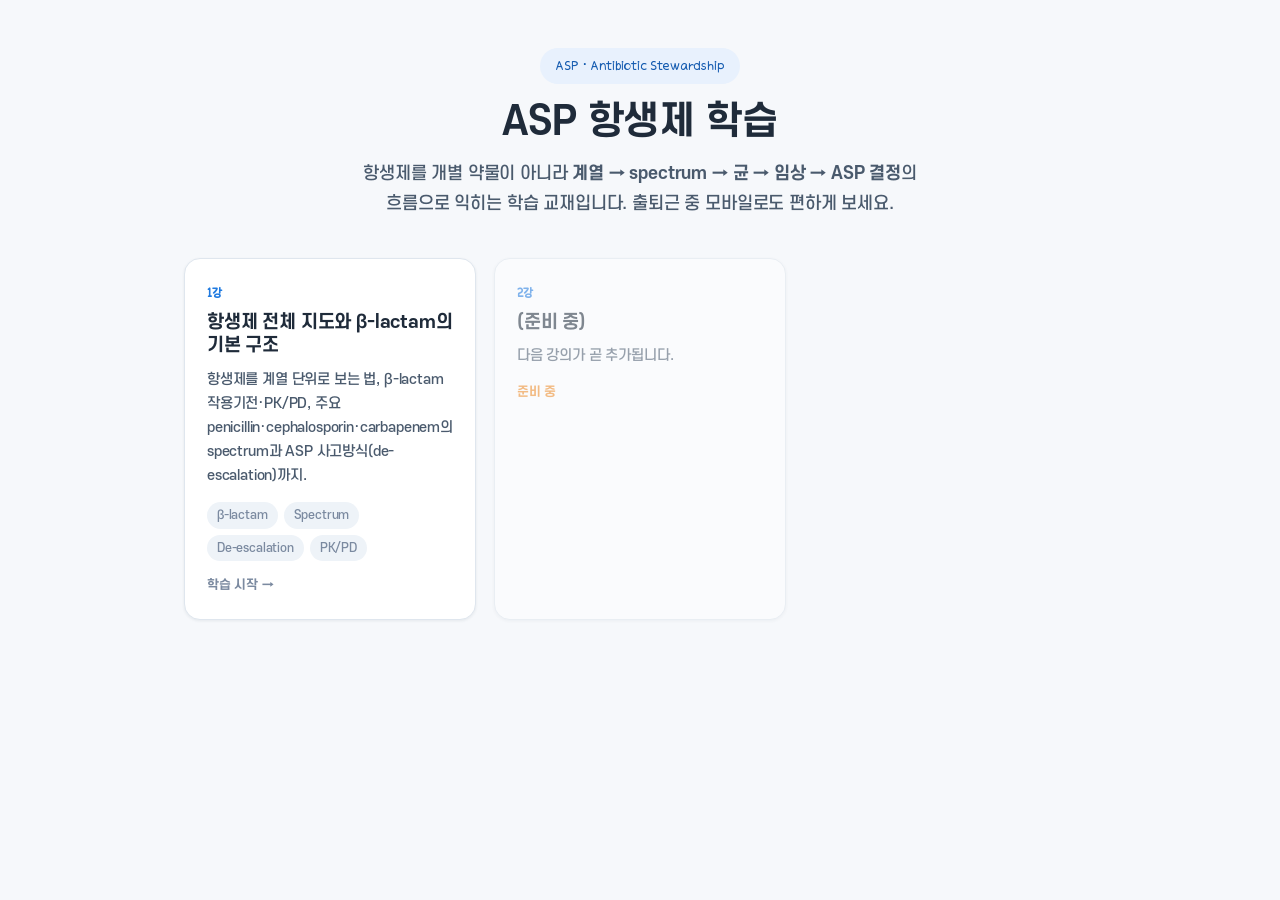
==== index.html @ 1c589fe4 "ASP 항생제 학습 교재 1강 · β-lactam 기본 구조 - 강의 허브(index) + 1강 페이지 - 공통 디자인 시스템(styles.css), 인터랙션(main.js) - " ====
<!DOCTYPE html>
<html lang="ko">
<head>
  <meta charset="UTF-8" />
  <meta name="viewport" content="width=device-width, initial-scale=1.0" />
  <title>ASP 항생제 학습</title>
  <meta name="description" content="ASP(항생제 적정사용 관리) 약사를 위한 항생제 기초 학습 교재" />
  <link rel="stylesheet" href="assets/css/styles.css" />
</head>
<body>
  <main class="hub">
    <header class="hub__hero">
      <span class="badge">ASP · Antibiotic Stewardship</span>
      <h1>ASP 항생제 학습</h1>
      <p>
        항생제를 개별 약물이 아니라 <b>계열 → spectrum → 균 → 임상 → ASP 결정</b>의
        흐름으로 익히는 학습 교재입니다. 출퇴근 중 모바일로도 편하게 보세요.
      </p>
    </header>

    <section id="lessonGrid" class="lesson-grid" aria-label="강의 목록"></section>
  </main>

  <script src="assets/data/lessons.js"></script>
  <script>
    window.ASP_renderHub("#lessonGrid");
  </script>
</body>
</html>
---- assets/css/styles.css ----
/* =========================================================
   ASP 항생제 학습 — 공통 디자인 시스템
   순수 CSS · 외부 의존성 없음
   ========================================================= */

/* ---------- Fonts (로컬 @font-face) ---------- */
@font-face {
  font-family: "SCDream";
  src: url("../fonts/SCDream5.otf") format("opentype");
  font-weight: 500;
  font-display: swap;
}
@font-face {
  font-family: "SCDream";
  src: url("../fonts/SCDream6.otf") format("opentype");
  font-weight: 700;
  font-display: swap;
}
@font-face {
  font-family: "OmyuPretty";
  src: url("../fonts/omyu pretty.ttf") format("truetype");
  font-weight: 400;
  font-display: swap;
}

/* ---------- Design tokens ---------- */
:root {
  /* Base palette — 밝은 의학교재 */
  --bg: #f6f8fb;
  --surface: #ffffff;
  --surface-2: #eef3f8;
  --ink: #1f2b3a;
  --ink-soft: #4a5a6d;
  --ink-faint: #7b8aa0;
  --line: #dfe6ee;
  --line-strong: #c7d2df;

  /* Brand accents */
  --brand: #1f7ae0;
  --brand-dark: #145bb0;
  --brand-soft: #e8f1fd;

  /* Spectrum 색상 토큰 (문서 전체 고정) */
  --gp: #2f6fed;          /* Gram-positive : 파랑 */
  --gp-soft: #e6efff;
  --gn: #12a594;          /* Gram-negative : 청록 */
  --gn-soft: #dcf5f1;
  --pseudo: #f08a24;      /* Pseudomonas : 주황 */
  --pseudo-soft: #fdefdc;
  --anaerobe: #8b5cf6;    /* Anaerobe : 보라 */
  --anaerobe-soft: #efe8fe;
  --resist: #e5484d;      /* Resistant : 경고 빨강 */
  --resist-soft: #fce8e9;

  /* Coverage 기호 색 */
  --cov-strong: #0f9d6e;  /* ◎ */
  --cov-yes: #2f9e57;     /* O  */
  --cov-partial: #d99a12; /* △ */
  --cov-no: #d64550;      /* X  */

  /* Card accents */
  --key: #2f6fed;
  --pharm: #0f9d8e;
  --asp: #7c5cf0;
  --case: #e0872a;
  --caution: #e5484d;

  --radius: 14px;
  --radius-sm: 9px;
  --shadow: 0 1px 2px rgba(28,45,66,.06), 0 8px 24px rgba(28,45,66,.06);
  --shadow-sm: 0 1px 3px rgba(28,45,66,.08);

  --sidebar-w: 268px;
  --maxw: 900px;

  --font-body: "SCDream", -apple-system, BlinkMacSystemFont, "Segoe UI",
    "Malgun Gothic", "Apple SD Gothic Neo", sans-serif;
  --font-cute: "OmyuPretty", var(--font-body);
}

/* ---------- Reset ---------- */
*, *::before, *::after { box-sizing: border-box; }
html { -webkit-text-size-adjust: 100%; scroll-behavior: smooth; }
body {
  margin: 0;
  font-family: var(--font-body);
  font-weight: 500;
  color: var(--ink);
  background: var(--bg);
  line-height: 1.72;
  font-size: clamp(15px, 1.4vw + 8px, 17px);
  letter-spacing: -0.01em;
}
img, svg { max-width: 100%; height: auto; }
a { color: var(--brand); text-decoration: none; }
a:hover { text-decoration: underline; }
h1, h2, h3, h4 { font-weight: 700; line-height: 1.3; color: var(--ink); }
strong, b { font-weight: 700; }
code, .mono {
  font-family: ui-monospace, SFMono-Regular, "Cascadia Code", Consolas, monospace;
  font-size: .92em;
}

/* =========================================================
   LAYOUT
   ========================================================= */
.app { display: flex; min-height: 100vh; }

/* Sidebar */
.sidebar {
  width: var(--sidebar-w);
  flex: 0 0 var(--sidebar-w);
  background: var(--surface);
  border-right: 1px solid var(--line);
  position: sticky;
  top: 0;
  height: 100vh;
  overflow-y: auto;
  padding: 22px 16px 40px;
}
.sidebar__brand {
  display: flex; align-items: center; gap: 10px;
  padding: 6px 8px 16px;
  border-bottom: 1px solid var(--line);
  margin-bottom: 14px;
}
.sidebar__logo {
  width: 38px; height: 38px; border-radius: 10px;
  background: linear-gradient(135deg, var(--brand), var(--gn));
  color: #fff; display: grid; place-items: center;
  font-weight: 700; font-size: 15px; flex: 0 0 auto;
}
.sidebar__title { font-size: 15px; font-weight: 700; }
.sidebar__title small { display: block; font-weight: 500; color: var(--ink-faint); font-size: 11.5px; }

.toc { list-style: none; margin: 0; padding: 0; }
.toc a {
  display: flex; align-items: center; gap: 10px;
  padding: 9px 11px; border-radius: 10px;
  color: var(--ink-soft); font-size: 14px; font-weight: 500;
  transition: background .15s, color .15s;
}
.toc a:hover { background: var(--surface-2); text-decoration: none; }
.toc a.active { background: var(--brand-soft); color: var(--brand-dark); font-weight: 700; }
.toc a .num {
  width: 22px; height: 22px; border-radius: 6px; flex: 0 0 auto;
  display: grid; place-items: center; font-size: 12px;
  background: var(--surface-2); color: var(--ink-faint);
}
.toc a.active .num { background: var(--brand); color: #fff; }
.sidebar__back {
  display: inline-flex; align-items: center; gap: 6px;
  margin-top: 18px; padding: 8px 11px; font-size: 13px;
  color: var(--ink-faint);
}

/* Content */
.content { flex: 1 1 auto; min-width: 0; }
.wrap { max-width: var(--maxw); margin: 0 auto; padding: 40px 28px 120px; }

/* Mobile top bar */
.topbar {
  display: none;
  position: sticky; top: 0; z-index: 40;
  align-items: center; gap: 12px;
  background: rgba(255,255,255,.92);
  backdrop-filter: blur(8px);
  border-bottom: 1px solid var(--line);
  padding: 10px 16px;
}
.topbar__title { font-weight: 700; font-size: 15px; }
.hamburger {
  width: 40px; height: 40px; border: 1px solid var(--line);
  background: var(--surface); border-radius: 10px;
  display: grid; place-items: center; cursor: pointer; flex: 0 0 auto;
}
.hamburger span, .hamburger span::before, .hamburger span::after {
  content: ""; display: block; width: 18px; height: 2px;
  background: var(--ink); border-radius: 2px; position: relative;
}
.hamburger span::before { position: absolute; top: -6px; }
.hamburger span::after { position: absolute; top: 6px; }
.scrim {
  display: none; position: fixed; inset: 0; z-index: 45;
  background: rgba(20,30,45,.42);
}

/* =========================================================
   TYPOGRAPHY BLOCKS
   ========================================================= */
.lesson-hero {
  background: linear-gradient(135deg, #163a6b, #1f6fbf 60%, #12a594);
  color: #fff; border-radius: 20px;
  padding: 34px 30px; margin-bottom: 34px;
  box-shadow: var(--shadow);
}
.lesson-hero .kicker {
  font-family: var(--font-cute);
  font-size: 15px; opacity: .9; letter-spacing: .02em;
}
.lesson-hero h1 { color: #fff; font-size: clamp(22px, 3.4vw, 30px); margin: 6px 0 10px; }
.lesson-hero p { margin: 0; opacity: .92; font-size: 15px; }

.section { scroll-margin-top: 76px; margin: 46px 0; }
.section > h2 {
  font-size: clamp(19px, 2.4vw, 25px);
  padding-bottom: 12px; margin: 0 0 20px;
  border-bottom: 2px solid var(--line);
  display: flex; align-items: baseline; gap: 12px;
}
.section > h2 .sec-no {
  font-family: var(--font-cute);
  color: var(--brand); font-size: .7em; font-weight: 400;
}
.section h3 { font-size: 18px; margin: 26px 0 10px; }
.section h4 { font-size: 15.5px; margin: 18px 0 8px; color: var(--ink-soft); }
.section p { margin: 12px 0; }
.lead { font-size: 1.05em; color: var(--ink-soft); }

.oneline {
  font-family: var(--font-cute);
  font-size: 1.22em; color: var(--brand-dark);
  background: var(--brand-soft);
  border-radius: 12px; padding: 14px 18px; margin: 18px 0;
  display: flex; gap: 10px; align-items: flex-start;
  line-height: 1.55;
}
.oneline::before { content: "✎"; font-size: 1.1em; }

blockquote {
  margin: 16px 0; padding: 12px 18px;
  border-left: 4px solid var(--brand);
  background: var(--surface); border-radius: 0 10px 10px 0;
  color: var(--ink-soft); box-shadow: var(--shadow-sm);
}

ul.clean { list-style: none; padding-left: 0; margin: 12px 0; }
ul.clean li { padding: 5px 0 5px 26px; position: relative; }
ul.clean li::before {
  content: ""; position: absolute; left: 6px; top: 14px;
  width: 7px; height: 7px; border-radius: 50%; background: var(--gn);
}

/* =========================================================
   CARDS (KEY / PHARMACIST / ASP / CASE / CAUTION)
   ========================================================= */
.card {
  --accent: var(--key);
  background: var(--surface);
  border: 1px solid var(--line);
  border-left: 5px solid var(--accent);
  border-radius: var(--radius);
  padding: 18px 20px; margin: 20px 0;
  box-shadow: var(--shadow-sm);
}
.card__label {
  font-family: var(--font-cute);
  display: inline-flex; align-items: center; gap: 7px;
  font-size: 13.5px; letter-spacing: .04em;
  color: var(--accent); font-weight: 700; margin-bottom: 8px;
}
.card__label .dot { width: 9px; height: 9px; border-radius: 50%; background: var(--accent); }
.card p:first-of-type { margin-top: 4px; }
.card p:last-child { margin-bottom: 0; }
.card--key { --accent: var(--key); }
.card--pharm { --accent: var(--pharm); }
.card--asp { --accent: var(--asp); }
.card--case { --accent: var(--case); }
.card--caution { --accent: var(--caution); background: #fffaf9; }

/* =========================================================
   SPECTRUM COLOR CHIPS / LEGEND
   ========================================================= */
.chip {
  display: inline-flex; align-items: center; gap: 6px;
  padding: 3px 10px; border-radius: 999px;
  font-size: 13px; font-weight: 700; white-space: nowrap;
}
.chip .sw { width: 9px; height: 9px; border-radius: 50%; }
.chip--gp { background: var(--gp-soft); color: var(--gp); }
.chip--gp .sw { background: var(--gp); }
.chip--gn { background: var(--gn-soft); color: var(--gn); }
.chip--gn .sw { background: var(--gn); }
.chip--pseudo { background: var(--pseudo-soft); color: var(--pseudo); }
.chip--pseudo .sw { background: var(--pseudo); }
.chip--anaerobe { background: var(--anaerobe-soft); color: var(--anaerobe); }
.chip--anaerobe .sw { background: var(--anaerobe); }
.chip--resist { background: var(--resist-soft); color: var(--resist); }
.chip--resist .sw { background: var(--resist); }

.legend { display: flex; flex-wrap: wrap; gap: 8px; margin: 14px 0; }

/* =========================================================
   FIGURE wrapper
   ========================================================= */
.figure {
  background: var(--surface); border: 1px solid var(--line);
  border-radius: var(--radius); padding: 22px;
  margin: 22px 0; box-shadow: var(--shadow-sm);
}
.figure__cap {
  font-size: 13px; color: var(--ink-faint); margin-top: 12px;
  text-align: center;
}
.figure__title {
  font-weight: 700; font-size: 15px; margin: 0 0 14px;
  display: flex; align-items: center; gap: 8px;
}
.figure__title::before {
  content: "▨"; color: var(--brand); font-size: 14px;
}

/* =========================================================
   TREE (계통도)
   ========================================================= */
.tree { display: grid; gap: 14px; }
.tree__root {
  justify-self: center; background: linear-gradient(135deg,var(--brand),var(--brand-dark));
  color: #fff; font-weight: 700; padding: 12px 26px; border-radius: 12px;
  font-size: 17px; box-shadow: var(--shadow-sm);
}
.tree__grid {
  display: grid; grid-template-columns: repeat(auto-fill, minmax(180px, 1fr));
  gap: 12px;
}
.tree__node {
  background: var(--surface-2); border: 1px solid var(--line);
  border-radius: 12px; padding: 12px 14px;
}
.tree__node h5 { margin: 0 0 8px; font-size: 14.5px; font-weight: 700; }
.tree__node.is-hero {
  grid-column: 1 / -1;
  background: linear-gradient(135deg, #eaf3ff, #e3f6f2);
  border: 1.5px solid var(--brand);
}
.tree__node.is-hero h5 { color: var(--brand-dark); font-size: 16px; }
.tree__node ul { margin: 0; padding-left: 18px; font-size: 13.5px; color: var(--ink-soft); }
.tree__node .note {
  margin-top: 10px; font-size: 12.5px; color: var(--brand-dark);
  background: #fff; border-radius: 8px; padding: 7px 10px;
}
.tree__pill-row { display: flex; flex-wrap: wrap; gap: 6px; }
.tree__pill {
  font-size: 12.5px; background: #fff; border: 1px solid var(--line);
  border-radius: 999px; padding: 3px 10px;
}

/* =========================================================
   MECHANISM (2-panel)
   ========================================================= */
.twopanel { display: grid; grid-template-columns: 1fr 1fr; gap: 16px; }
.panel {
  border-radius: 12px; padding: 16px; border: 1px solid var(--line);
}
.panel--normal { background: var(--gn-soft); }
.panel--drug { background: var(--resist-soft); }
.panel h5 { margin: 0 0 10px; font-size: 14px; }
.panel ol { margin: 0; padding-left: 20px; font-size: 14px; }
.mech-flow {
  text-align: center; font-weight: 700; margin-top: 16px;
  background: #eef4ff; border-radius: 10px; padding: 12px;
  color: var(--brand-dark); font-size: 14.5px;
}

/* =========================================================
   SPECTRUM 6-GRID
   ========================================================= */
.spec6 {
  display: grid; grid-template-columns: repeat(auto-fill, minmax(200px,1fr));
  gap: 12px;
}
.spec6__card {
  border-radius: 12px; padding: 14px; border: 1px solid var(--line);
  background: var(--surface);
}
.spec6__card h5 { margin: 0 0 8px; font-size: 14px; display: flex; align-items: center; gap: 8px; }
.spec6__card .tag { width: 10px; height: 10px; border-radius: 3px; }
.spec6__card ul { margin: 0; padding-left: 18px; font-size: 13px; color: var(--ink-soft); }
.spec6__card.is-gp { border-top: 3px solid var(--gp); }
.spec6__card.is-gn { border-top: 3px solid var(--gn); }
.spec6__card.is-pseudo { border-top: 3px solid var(--pseudo); background: var(--pseudo-soft); }
.spec6__card.is-anaerobe { border-top: 3px solid var(--anaerobe); }
.spec6__card.is-atypical { border-top: 3px solid #6b7280; }
.spec6__card.is-resist { border-top: 3px solid var(--resist); background: var(--resist-soft); }

/* =========================================================
   INTERACTIVE: Spectrum toggle
   ========================================================= */
.spectoggle { display: grid; grid-template-columns: 220px 1fr; gap: 18px; }
.spectoggle__list { display: grid; gap: 8px; align-content: start; }
.drugbtn {
  text-align: left; font-family: inherit; font-size: 14px; font-weight: 700;
  padding: 11px 14px; border-radius: 10px; cursor: pointer;
  border: 1px solid var(--line); background: var(--surface); color: var(--ink);
  transition: all .15s;
}
.drugbtn:hover { border-color: var(--brand); }
.drugbtn.active { background: var(--brand); color: #fff; border-color: var(--brand); }
.spectoggle__panel {
  background: var(--surface-2); border-radius: 12px; padding: 16px;
  border: 1px solid var(--line);
}
.orggrid {
  display: grid; grid-template-columns: repeat(auto-fill, minmax(150px,1fr)); gap: 10px;
}
.orgcell {
  border-radius: 10px; padding: 11px 12px; font-size: 13.5px; font-weight: 700;
  background: #fff; border: 1px solid var(--line);
  display: flex; align-items: center; justify-content: space-between; gap: 8px;
  opacity: .45; transition: all .2s;
}
.orgcell .mark { font-size: 15px; }
.orgcell.cov-yes { opacity: 1; border-color: var(--cov-yes); background: #eef9f1; }
.orgcell.cov-yes .mark { color: var(--cov-yes); }
.orgcell.cov-strong { opacity: 1; border-color: var(--cov-strong); background: #e7f7ef; box-shadow: 0 0 0 1px var(--cov-strong) inset; }
.orgcell.cov-strong .mark { color: var(--cov-strong); }
.orgcell.cov-partial { opacity: 1; border-color: var(--cov-partial); background: #fdf6e7; }
.orgcell.cov-partial .mark { color: var(--cov-partial); }
.orgcell.cov-no { opacity: 1; border-color: var(--cov-no); background: #fdedee; }
.orgcell.cov-no .mark { color: var(--cov-no); }
.spectoggle__meta { margin-top: 14px; font-size: 13.5px; color: var(--ink-soft); }
.spectoggle__meta b { color: var(--ink); }

/* =========================================================
   INTERACTIVE: Cephalosporin slider
   ========================================================= */
.gen-slider__track { margin: 8px 0 18px; }
.gen-slider input[type=range] { width: 100%; accent-color: var(--brand); height: 30px; }
.gen-steps { display: flex; justify-content: space-between; font-size: 12.5px; color: var(--ink-faint); margin-top: -6px; }
.gen-steps span { flex: 1; text-align: center; font-weight: 700; }
.gen-steps span.on { color: var(--brand-dark); }
.gen-card {
  background: linear-gradient(135deg,#eef5ff,#e6f7f3);
  border: 1px solid var(--brand); border-radius: 12px; padding: 18px;
}
.gen-card h4 { margin: 0 0 4px; color: var(--brand-dark); }
.gen-card .gen-drug { font-size: 22px; font-weight: 700; margin: 2px 0 10px; }
.gen-card ul { margin: 6px 0 0; padding-left: 18px; font-size: 14px; }

/* =========================================================
   PIP/TAZO radial spectrum
   ========================================================= */
.radial { display: grid; grid-template-columns: repeat(auto-fill,minmax(160px,1fr)); gap: 10px; }
.radial .center {
  grid-column: 1/-1; text-align: center; font-weight: 700; font-size: 17px;
  background: linear-gradient(135deg,var(--brand),var(--gn)); color: #fff;
  padding: 12px; border-radius: 12px;
}
.radial .item {
  border-radius: 10px; padding: 11px 13px; font-weight: 700; font-size: 13.5px;
  display: flex; align-items: center; gap: 8px; border: 1px solid var(--line); background: #fff;
}
.radial .item.yes { border-color: var(--cov-yes); background: #eef9f1; color: #147a49; }
.radial .item.no { border-color: var(--cov-no); background: #fdedee; color: #b23b40; }
.radial .item .m { font-size: 16px; }

/* =========================================================
   TABLES
   ========================================================= */
.table-scroll { overflow-x: auto; -webkit-overflow-scrolling: touch; margin: 16px 0;
  border-radius: var(--radius); border: 1px solid var(--line); }
table.data {
  width: 100%; border-collapse: collapse; min-width: 560px; background: var(--surface);
  font-size: 14px;
}
table.data th, table.data td {
  padding: 11px 12px; text-align: center; border-bottom: 1px solid var(--line);
}
table.data thead th {
  background: var(--surface-2); font-weight: 700; color: var(--ink-soft);
  position: sticky; top: 0; font-size: 13px;
}
table.data tbody th {
  text-align: left; font-weight: 700; white-space: nowrap; background: #fafcfe;
}
table.data td.cov { font-weight: 700; font-size: 16px; }
.cov-strong-c { color: var(--cov-strong); }
.cov-yes-c { color: var(--cov-yes); }
.cov-partial-c { color: var(--cov-partial); }
.cov-no-c { color: var(--cov-no); }

/* Big spectrum table drug name = clickable popup */
.drugname { cursor: pointer; border-bottom: 2px dotted var(--brand); }
.drugname:hover { color: var(--brand-dark); }

.popup {
  position: fixed; z-index: 60; max-width: 280px;
  background: var(--surface); border: 1px solid var(--line-strong);
  border-radius: 12px; box-shadow: var(--shadow); padding: 14px 16px;
  font-size: 13.5px; display: none;
}
.popup.show { display: block; }
.popup h5 { margin: 0 0 8px; font-size: 15px; }
.popup .row { margin: 4px 0; }
.popup .row b { display: inline-block; min-width: 44px; color: var(--ink-faint); }

/* =========================================================
   Warning cards (사각지대)
   ========================================================= */
.warncards { display: grid; grid-template-columns: repeat(auto-fill,minmax(200px,1fr)); gap: 12px; }
.warncard {
  border: 1.5px solid var(--resist); background: var(--resist-soft);
  border-radius: 12px; padding: 16px;
}
.warncard h5 { margin: 0 0 8px; color: var(--resist); display: flex; align-items: center; gap: 8px; }
.warncard ul { margin: 0; padding-left: 18px; font-size: 13.5px; color: var(--ink-soft); }
.warncard .x { font-weight: 700; color: var(--resist); }

/* =========================================================
   DE-ESCALATION flow / animation
   ========================================================= */
.deesc { text-align: center; }
.deesc__stage {
  display: flex; gap: 10px; justify-content: center; flex-wrap: wrap;
  margin: 6px 0; min-height: 62px; align-items: center;
}
.drugpill {
  background: linear-gradient(135deg,var(--brand),var(--brand-dark)); color: #fff;
  font-weight: 700; padding: 12px 20px; border-radius: 12px; font-size: 15px;
  box-shadow: var(--shadow-sm);
  transition: all .5s ease; opacity: 1; transform: scale(1);
}
.drugpill.narrow { background: linear-gradient(135deg,var(--gn),#0c8a7c); }
.drugpill.removed { opacity: 0; transform: scale(.4); width: 0; padding: 12px 0; margin: 0 -5px; }
.deesc__arrow { color: var(--ink-faint); font-size: 22px; margin: 2px 0; }
.deesc__result {
  font-size: 13.5px; color: var(--ink-soft); margin: 4px 0 10px;
  min-height: 22px; font-weight: 700;
}
.deesc__steps { display: grid; gap: 8px; max-width: 520px; margin: 16px auto 0; text-align: left; }
.deesc__step {
  display: flex; gap: 10px; align-items: center; font-size: 13.5px;
  background: var(--surface-2); border-radius: 10px; padding: 8px 12px;
}
.deesc__step .q { font-weight: 700; }
.deesc__step .a { margin-left: auto; font-weight: 700; color: var(--cov-no); }
.btn {
  font-family: inherit; font-weight: 700; font-size: 14px; cursor: pointer;
  border: none; border-radius: 10px; padding: 11px 20px;
  background: var(--brand); color: #fff; transition: background .15s;
}
.btn:hover { background: var(--brand-dark); }
.btn--ghost { background: var(--surface); color: var(--brand); border: 1px solid var(--brand); }
.btn--ghost:hover { background: var(--brand-soft); }

/* =========================================================
   8 핵심 문장 카드
   ========================================================= */
.eightcards { display: grid; grid-template-columns: repeat(auto-fill,minmax(240px,1fr)); gap: 12px; }
.factcard {
  background: var(--surface); border: 1px solid var(--line); border-radius: 12px;
  padding: 16px; box-shadow: var(--shadow-sm); position: relative;
  border-top: 3px solid var(--brand);
}
.factcard .n {
  font-family: var(--font-cute);
  position: absolute; top: 10px; right: 14px; font-size: 26px; color: var(--brand-soft); font-weight: 700;
}
.factcard p { margin: 0; font-size: 14.5px; padding-right: 20px; }

/* =========================================================
   QUIZ (reveal)
   ========================================================= */
.quiz { display: grid; gap: 14px; }
.qcard {
  background: var(--surface); border: 1px solid var(--line);
  border-radius: 12px; padding: 16px 18px; box-shadow: var(--shadow-sm);
}
.qcard .q {
  font-weight: 700; display: flex; gap: 10px; align-items: baseline;
}
.qcard .q .qn {
  background: var(--brand); color: #fff; border-radius: 7px;
  padding: 1px 9px; font-size: 13px; flex: 0 0 auto;
}
.qcard .reveal-btn {
  margin-top: 12px; font-family: inherit; font-size: 13.5px; font-weight: 700;
  cursor: pointer; border: 1px dashed var(--brand); color: var(--brand);
  background: var(--brand-soft); border-radius: 9px; padding: 8px 14px;
}
.qcard .answer {
  margin-top: 12px; padding: 12px 14px; border-radius: 10px;
  background: #eef9f1; border: 1px solid var(--cov-yes);
  font-weight: 700; color: #147a49;
  display: none;
}
.qcard .answer.show { display: block; animation: fadein .25s ease; }
.qcard .answer .exp { font-weight: 500; color: var(--ink-soft); margin-top: 6px; }
@keyframes fadein { from { opacity: 0; transform: translateY(-4px); } to { opacity: 1; } }

/* MCQ options */
.mcq { list-style: none; margin: 12px 0 0; padding: 0; display: grid; gap: 8px; }
.mcq li {
  border: 1px solid var(--line); border-radius: 10px; padding: 10px 14px;
  cursor: pointer; font-size: 14px; transition: all .15s;
}
.mcq li:hover { border-color: var(--brand); background: var(--brand-soft); }
.mcq li.correct { border-color: var(--cov-yes); background: #eef9f1; font-weight: 700; }
.mcq li.wrong { border-color: var(--cov-no); background: #fdedee; }
.mcq li .opt { font-weight: 700; margin-right: 8px; color: var(--brand); }

/* =========================================================
   Closing
   ========================================================= */
.closing {
  background: linear-gradient(135deg,#163a6b,#12a594);
  color: #fff; border-radius: 20px; padding: 32px 28px; margin-top: 40px;
}
.closing h3 { color: #fff; }
.closing .big {
  font-family: var(--font-cute);
  font-size: clamp(18px,2.6vw,23px); line-height: 1.5; margin: 10px 0;
}

/* =========================================================
   HUB (index)
   ========================================================= */
.hub { max-width: 960px; margin: 0 auto; padding: 48px 24px 100px; }
.hub__hero { text-align: center; margin-bottom: 40px; }
.hub__hero .badge {
  font-family: var(--font-cute);
  display: inline-block; background: var(--brand-soft); color: var(--brand-dark);
  padding: 6px 16px; border-radius: 999px; font-size: 14px; margin-bottom: 14px;
}
.hub__hero h1 { font-size: clamp(26px,4vw,38px); margin: 0 0 12px; }
.hub__hero p { color: var(--ink-soft); max-width: 560px; margin: 0 auto; }
.lesson-grid {
  display: grid; grid-template-columns: repeat(auto-fill,minmax(280px,1fr)); gap: 18px;
}
.lesson-card {
  display: block; background: var(--surface); border: 1px solid var(--line);
  border-radius: 16px; padding: 22px; box-shadow: var(--shadow-sm);
  transition: transform .15s, box-shadow .15s; color: inherit;
}
.lesson-card:hover { transform: translateY(-3px); box-shadow: var(--shadow); text-decoration: none; }
.lesson-card.disabled { opacity: .55; pointer-events: none; }
.lesson-card .lc-no {
  font-family: var(--font-cute);
  font-size: 14px; color: var(--brand); font-weight: 700;
}
.lesson-card h3 { margin: 6px 0 10px; font-size: 18px; }
.lesson-card p { margin: 0; font-size: 14px; color: var(--ink-soft); }
.lesson-card .lc-tags { margin-top: 14px; display: flex; flex-wrap: wrap; gap: 6px; }
.lesson-card .lc-tag {
  font-size: 12px; background: var(--surface-2); border-radius: 999px;
  padding: 3px 10px; color: var(--ink-faint);
}
.lesson-card .lc-status {
  margin-top: 14px; font-size: 12.5px; font-weight: 700; color: var(--ink-faint);
}
.lesson-card.disabled .lc-status { color: var(--pseudo); }

/* =========================================================
   RESPONSIVE
   ========================================================= */
@media (max-width: 860px) {
  .sidebar {
    position: fixed; top: 0; left: 0; z-index: 50;
    transform: translateX(-100%); transition: transform .25s ease;
    box-shadow: 0 0 40px rgba(0,0,0,.15);
  }
  .sidebar.open { transform: translateX(0); }
  .topbar { display: flex; }
  .scrim.show { display: block; }
  .wrap { padding: 22px 16px 100px; }
  .twopanel { grid-template-columns: 1fr; }
  .spectoggle { grid-template-columns: 1fr; }
  .spectoggle__list { grid-template-columns: repeat(auto-fill,minmax(130px,1fr)); }
  .lesson-hero { padding: 24px 20px; border-radius: 16px; }
  .figure { padding: 16px; }
}
@media (max-width: 480px) {
  .spectoggle__list { grid-template-columns: 1fr 1fr; }
  .orggrid { grid-template-columns: 1fr; }
  .card { padding: 15px 16px; }
}

@media (prefers-reduced-motion: reduce) {
  * { animation: none !important; transition: none !important; scroll-behavior: auto !important; }
}
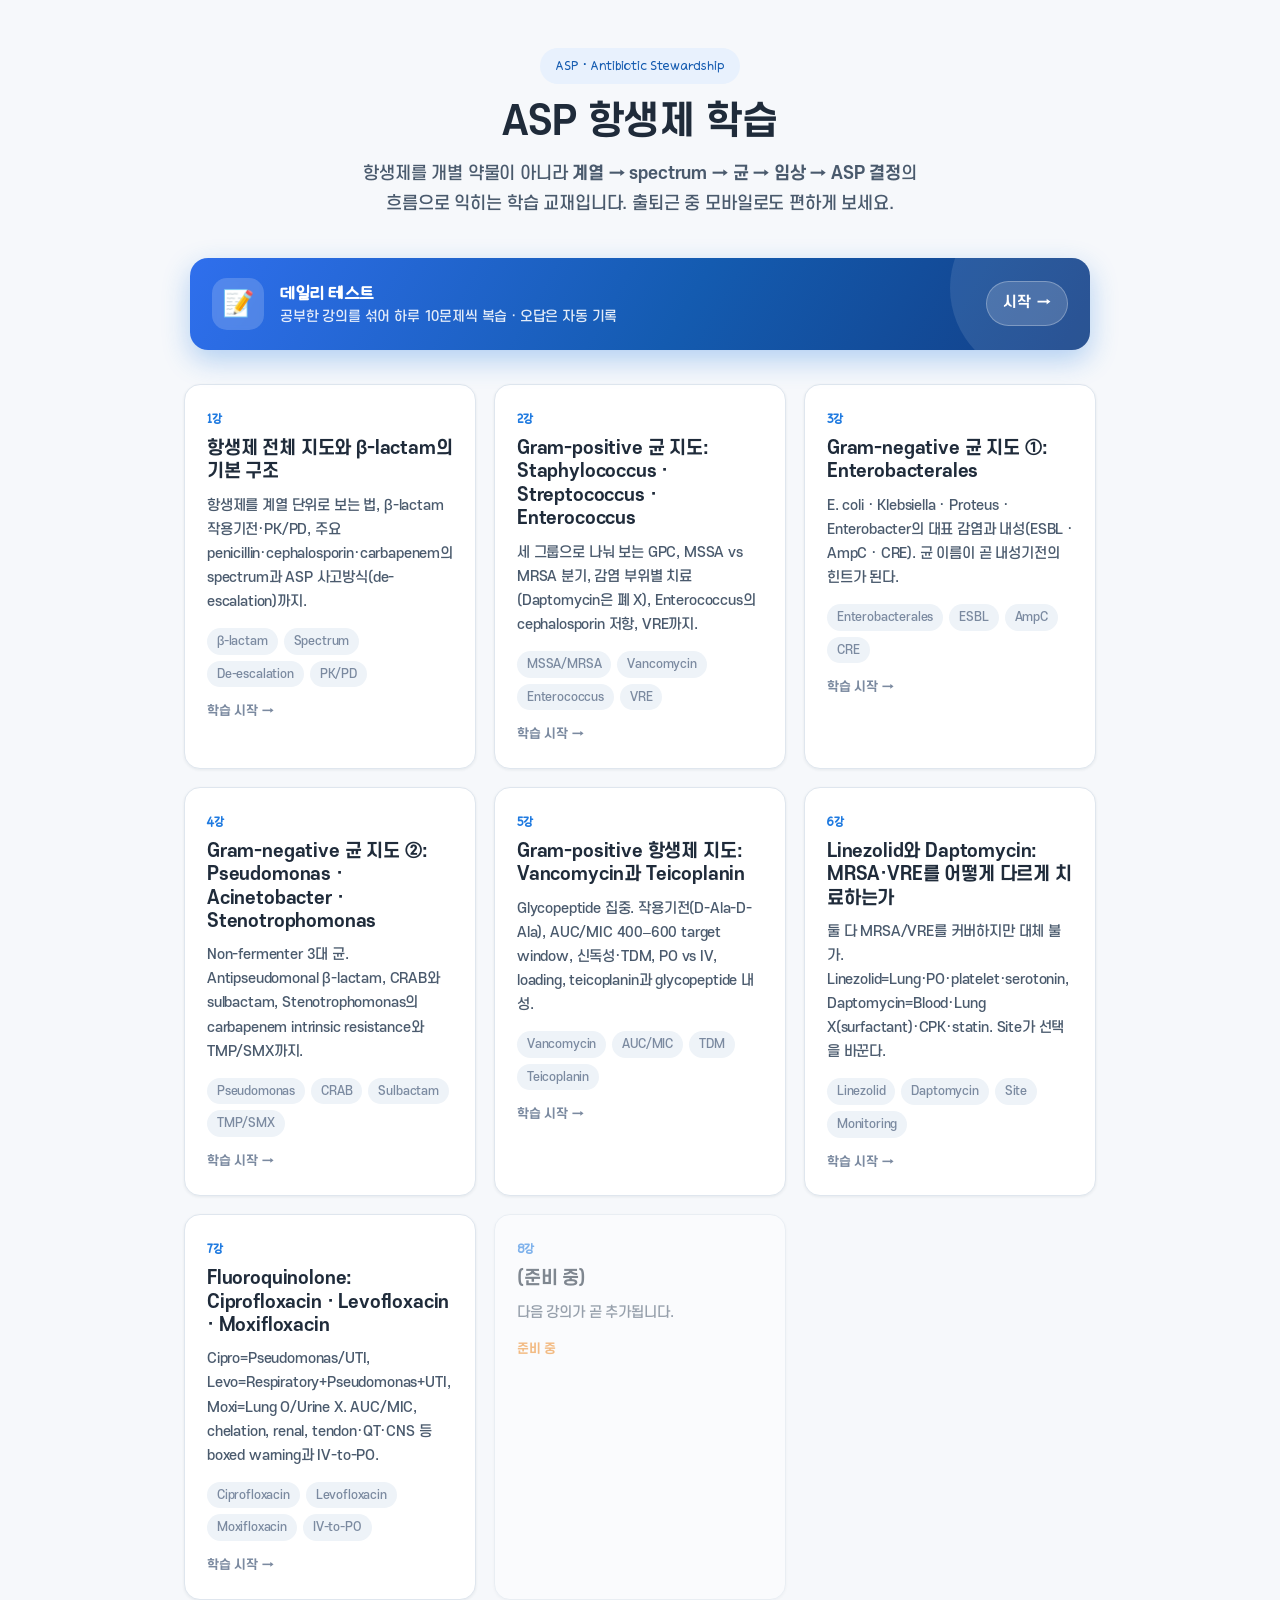
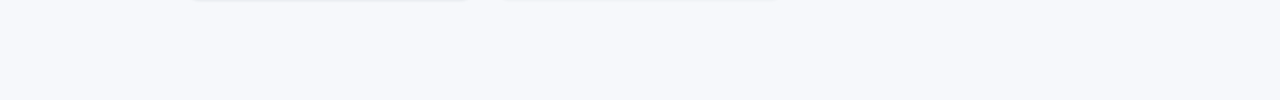
==== commit 82bad0da: "create quiz" ====
--- a/index.html
+++ b/index.html
@@ -18,6 +18,15 @@
       </p>
     </header>
 
+    <a class="daily-banner" href="quiz.html">
+      <span class="daily-banner__ico">📝</span>
+      <span class="daily-banner__body">
+        <span class="daily-banner__title">데일리 테스트</span>
+        <span class="daily-banner__desc">공부한 강의를 섞어 하루 10문제씩 복습 · 오답은 자동 기록</span>
+      </span>
+      <span class="daily-banner__go">시작 <span class="daily-banner__arrow">→</span></span>
+    </a>
+
     <section id="lessonGrid" class="lesson-grid" aria-label="강의 목록"></section>
   </main>
 
--- a/assets/css/styles.css
+++ b/assets/css/styles.css
@@ -649,6 +649,354 @@
   margin-top: 14px; font-size: 12.5px; font-weight: 700; color: var(--ink-faint);
 }
 .lesson-card.disabled .lc-status { color: var(--pseudo); }
+
+/* =========================================================
+   LESSON 2 · Gram-positive branching map (3-way)
+   ========================================================= */
+.gpmap { display: grid; gap: 14px; }
+.gpmap__root {
+  justify-self: center; background: linear-gradient(135deg,var(--brand),var(--brand-dark));
+  color: #fff; font-weight: 700; padding: 12px 26px; border-radius: 12px; font-size: 17px;
+}
+.gpmap__cols { display: grid; grid-template-columns: repeat(3,1fr); gap: 12px; }
+.gpmap__col {
+  border-radius: 12px; padding: 14px; border: 1px solid var(--line); background: var(--surface);
+  border-top: 4px solid var(--gp);
+}
+.gpmap__col h5 { margin: 0 0 10px; font-size: 15px; }
+.gpmap__col.staph { border-top-color: #e5484d; }
+.gpmap__col.strep { border-top-color: var(--gp); }
+.gpmap__col.entero { border-top-color: var(--anaerobe); }
+.gpmap__col ul { margin: 0; padding-left: 18px; font-size: 13.5px; color: var(--ink-soft); }
+.gpmap__col ul li { padding: 2px 0; }
+.gpmap__col .hl { color: var(--resist); font-weight: 700; }
+
+/* MSSA vs MRSA split */
+.split2 { display: grid; grid-template-columns: 1fr 1fr; gap: 14px; }
+.splitcard { border-radius: 14px; padding: 18px; border: 1.5px solid var(--line); }
+.splitcard h4 { margin: 0 0 4px; font-size: 17px; }
+.splitcard .sub { font-size: 12.5px; color: var(--ink-faint); }
+.splitcard .drug { font-size: 20px; font-weight: 700; margin: 10px 0 6px; }
+.splitcard ul { margin: 6px 0 0; padding-left: 18px; font-size: 13.5px; color: var(--ink-soft); }
+.splitcard.is-mssa { background: var(--gn-soft); border-color: var(--gn); }
+.splitcard.is-mssa .drug { color: #0c8a7c; }
+.splitcard.is-mrsa { background: var(--resist-soft); border-color: var(--resist); }
+.splitcard.is-mrsa .drug { color: var(--resist); }
+
+/* =========================================================
+   INTERACTION · 균 선택기 (organism selector)
+   ========================================================= */
+.orgselect__btns { display: flex; flex-wrap: wrap; gap: 8px; margin-bottom: 14px; }
+.orgselect__btns .sel-btn {
+  font-family: inherit; font-weight: 700; font-size: 14px; cursor: pointer;
+  padding: 10px 16px; border-radius: 999px; border: 1px solid var(--line);
+  background: var(--surface); color: var(--ink); transition: all .15s;
+}
+.orgselect__btns .sel-btn:hover { border-color: var(--brand); }
+.orgselect__btns .sel-btn.active { background: var(--brand); color: #fff; border-color: var(--brand); }
+.sel-panel { display: none; }
+.sel-panel.active { display: block; animation: fadein .25s ease; }
+.sel-panel .rowline {
+  display: flex; gap: 12px; align-items: flex-start; padding: 10px 0;
+  border-bottom: 1px dashed var(--line); font-size: 14.5px;
+}
+.sel-panel .rowline:last-child { border-bottom: none; }
+.sel-panel .rowline .k {
+  flex: 0 0 128px; font-weight: 700; color: var(--brand-dark); font-size: 13px;
+}
+.sel-panel .rowline .v b { color: var(--ink); }
+
+/* =========================================================
+   INTERACTION · Clinical Decision (progressive reveal)
+   ========================================================= */
+.decision__log { display: grid; gap: 8px; }
+.dstep {
+  display: none; padding: 11px 14px; border-radius: 10px;
+  background: var(--surface-2); border: 1px solid var(--line);
+  font-size: 14px; animation: fadein .3s ease;
+}
+.dstep.show { display: block; }
+.dstep .k { font-weight: 700; color: var(--ink-faint); font-size: 12.5px; display: block; }
+.dstep.is-final { background: #eef9f1; border-color: var(--cov-yes); }
+.dstep.is-final .k { color: #147a49; }
+
+/* =========================================================
+   Enterococcus = Cephalosporin X  (big warning)
+   ========================================================= */
+.cephhole {
+  position: relative; text-align: center; padding: 26px 18px;
+  background: radial-gradient(circle at center, #fff 45%, var(--brand-soft));
+  border: 1.5px solid var(--brand); border-radius: 16px;
+}
+.cephhole__ring {
+  display: inline-grid; place-items: center; width: 220px; height: 220px;
+  border-radius: 50%; border: 3px solid var(--brand); position: relative; max-width: 100%;
+}
+.cephhole__ring .title { font-weight: 700; color: var(--brand-dark); font-size: 15px; position: absolute; top: 16px; }
+.cephhole__center {
+  background: var(--resist-soft); border: 2px solid var(--resist); color: var(--resist);
+  font-weight: 700; padding: 12px 16px; border-radius: 12px; font-size: 15px; line-height: 1.3;
+}
+.cephhole__center .x { display: block; font-size: 30px; }
+.cephhole__orbits { position: absolute; inset: 0; }
+.cephhole__orbits span {
+  position: absolute; font-size: 12px; background: #fff; border: 1px solid var(--line);
+  border-radius: 999px; padding: 2px 9px; color: var(--ink-soft); white-space: nowrap;
+}
+
+/* =========================================================
+   Reverse map (Drug → Organism)
+   ========================================================= */
+.revmap { display: grid; grid-template-columns: repeat(auto-fill,minmax(220px,1fr)); gap: 12px; }
+.revcard {
+  border: 1px solid var(--line); border-radius: 12px; padding: 14px 16px;
+  background: var(--surface); box-shadow: var(--shadow-sm); border-left: 4px solid var(--brand);
+}
+.revcard .drug { font-weight: 700; font-size: 15.5px; }
+.revcard .arrow { color: var(--ink-faint); margin: 6px 0 2px; font-size: 13px; }
+.revcard .org { font-weight: 700; color: var(--brand-dark); }
+.revcard .warn { color: var(--resist); font-weight: 700; font-size: 13px; margin-top: 4px; }
+
+/* =========================================================
+   FLASHCARDS (horizontal swipe · scroll-snap)
+   ========================================================= */
+.flashdeck {
+  display: flex; gap: 14px; overflow-x: auto; scroll-snap-type: x mandatory;
+  -webkit-overflow-scrolling: touch; padding: 6px 4px 16px; margin: 6px -4px 0;
+  scrollbar-width: thin;
+}
+.flashcard {
+  scroll-snap-align: center; flex: 0 0 82%; max-width: 340px;
+  border-radius: 16px; padding: 26px 22px; min-height: 168px;
+  background: linear-gradient(135deg,#163a6b,#12a594); color: #fff;
+  display: flex; flex-direction: column; justify-content: center; box-shadow: var(--shadow);
+}
+.flashcard .fc-n {
+  font-family: var(--font-cute); font-size: 14px; opacity: .85; margin-bottom: 8px;
+}
+.flashcard .fc-term { font-size: 24px; font-weight: 700; }
+.flashcard .fc-arrow { font-size: 15px; opacity: .8; margin: 8px 0 2px; }
+.flashcard .fc-ans { font-size: 18px; font-weight: 700; }
+.flashcard.warn { background: linear-gradient(135deg,#8a1c2b,#e5484d); }
+.flashhint { text-align: center; font-size: 12.5px; color: var(--ink-faint); margin-top: -6px; }
+
+/* =========================================================
+   VERTICAL FLOW (decision tree · 도식 13)
+   ========================================================= */
+.vflow { display: grid; gap: 8px; justify-items: center; text-align: center; }
+.vflow__box {
+  background: var(--surface); border: 1px solid var(--line-strong); border-radius: 12px;
+  padding: 11px 18px; font-weight: 700; font-size: 14.5px; max-width: 100%;
+}
+.vflow__box.q { background: var(--brand-soft); border-color: var(--brand); color: var(--brand-dark); }
+.vflow__arrow { color: var(--ink-faint); font-size: 20px; line-height: 1; }
+.vflow__branch { display: grid; grid-template-columns: 1fr 1fr; gap: 12px; width: 100%; }
+.vflow__leaf {
+  border-radius: 12px; padding: 12px 14px; font-size: 13.5px; border: 1px solid var(--line);
+  background: var(--surface);
+}
+.vflow__leaf h6 { margin: 0 0 4px; font-size: 14px; }
+.vflow__leaf.pos { background: var(--gn-soft); border-color: var(--gn); }
+.vflow__leaf.neg { background: var(--resist-soft); border-color: var(--resist); }
+.vflow__leaf .d { font-weight: 700; color: var(--brand-dark); }
+
+/* =========================================================
+   BOTTOM NAV (모바일 강의 이동)
+   ========================================================= */
+.bottomnav {
+  display: none; position: fixed; left: 0; right: 0; bottom: 0; z-index: 44;
+  background: rgba(255,255,255,.95); backdrop-filter: blur(8px);
+  border-top: 1px solid var(--line);
+  grid-template-columns: 1fr 1fr 1fr;
+}
+.bottomnav a, .bottomnav button {
+  font-family: inherit; background: none; border: none; cursor: pointer;
+  padding: 12px 6px; font-size: 12.5px; font-weight: 700; color: var(--ink-soft);
+  display: flex; flex-direction: column; align-items: center; gap: 3px; text-decoration: none;
+}
+.bottomnav a[aria-disabled="true"] { color: var(--line-strong); pointer-events: none; }
+.bottomnav .bn-ico { font-size: 17px; }
+.bottomnav > * + * { border-left: 1px solid var(--line); }
+
+/* =========================================================
+   LESSON 6 · Daptomycin Lung Trap
+   ========================================================= */
+.lungtrap { text-align: center; }
+.lungtrap__scene {
+  font-size: 20px; font-weight: 700; padding: 16px; border-radius: 12px;
+  background: linear-gradient(135deg,#163a6b,#8b1c2b); color: #fff; margin-bottom: 14px;
+}
+.lungtrap__btns { display: flex; gap: 10px; justify-content: center; flex-wrap: wrap; }
+.lungtrap__btns button {
+  font-family: inherit; font-weight: 700; font-size: 15px; cursor: pointer;
+  padding: 12px 20px; border-radius: 12px; border: 2px solid var(--line-strong);
+  background: var(--surface); transition: all .12s;
+}
+.lungtrap__btns button:hover { border-color: var(--brand); }
+.lungtrap__btns button.ok { border-color: var(--cov-yes); background: #eef9f1; color: #147a49; }
+.lungtrap__btns button.trap { border-color: var(--resist); background: var(--resist-soft); color: var(--resist); }
+.lungtrap__fb { margin-top: 14px; min-height: 26px; font-weight: 700; font-size: 15px; }
+.lungtrap__fb.ok { color: var(--cov-yes); }
+.lungtrap__fb.trap {
+  color: var(--resist); font-size: 17px;
+  animation: shake .45s ease;
+}
+@keyframes shake {
+  0%,100% { transform: translateX(0); }
+  20% { transform: translateX(-8px); }
+  40% { transform: translateX(8px); }
+  60% { transform: translateX(-5px); }
+  80% { transform: translateX(5px); }
+}
+
+/* 두 약 캐릭터 카드 */
+.charcards { display: grid; grid-template-columns: 1fr 1fr; gap: 14px; }
+.charcard { border-radius: 16px; padding: 18px; color: #fff; }
+.charcard.linez { background: linear-gradient(135deg,#12766a,#12a594); }
+.charcard.dapto { background: linear-gradient(135deg,#8a1c2b,#e5484d); }
+.charcard h4 { color: #fff; margin: 0 0 10px; font-size: 18px; }
+.charcard .row { display: flex; align-items: center; gap: 8px; padding: 4px 0; font-size: 14px; font-weight: 700; }
+
+/* =========================================================
+   LESSON 5 · AUC Therapeutic Window (슬라이더 + 게이지)
+   ========================================================= */
+.aucslider input[type=range] { width: 100%; accent-color: var(--brand); height: 30px; }
+.aucgauge {
+  position: relative; height: 46px; border-radius: 10px; overflow: hidden;
+  display: grid; grid-template-columns: 1fr 1fr 1fr; margin: 10px 0 6px;
+  border: 1px solid var(--line);
+}
+.aucgauge .zone { display: grid; place-items: center; font-size: 12px; font-weight: 700; color: #fff; }
+.aucgauge .zone.low { background: #e6a23c; }
+.aucgauge .zone.target { background: #2f9e57; }
+.aucgauge .zone.high { background: #e5484d; }
+.aucgauge .marker {
+  position: absolute; top: -4px; bottom: -4px; width: 4px; background: #10233b;
+  border-radius: 3px; transition: left .15s ease; box-shadow: 0 0 0 2px #fff;
+}
+.aucgauge__labels { display: grid; grid-template-columns: 1fr 1fr 1fr; font-size: 11.5px; color: var(--ink-faint); }
+.aucgauge__labels span { text-align: center; }
+.auc-readout {
+  text-align: center; margin: 14px 0 4px; font-size: 15px; font-weight: 700;
+}
+.auc-readout .val { font-size: 30px; color: var(--brand-dark); }
+.auc-interp {
+  text-align: center; font-weight: 700; border-radius: 10px; padding: 10px 14px; font-size: 14px;
+}
+.auc-interp.low { background: #fdf6e7; color: #b8860b; }
+.auc-interp.target { background: #eef9f1; color: #147a49; }
+.auc-interp.high { background: #fdedee; color: var(--resist); }
+
+/* =========================================================
+   LESSON 5 · Loading vs Maintenance 물탱크
+   ========================================================= */
+.tanks { display: grid; grid-template-columns: 1fr 1fr; gap: 16px; }
+.tankcard { text-align: center; border: 1px solid var(--line); border-radius: 14px; padding: 16px; background: var(--surface); }
+.tankcard h5 { margin: 0 0 12px; font-size: 14.5px; }
+.tank {
+  position: relative; width: 92px; height: 130px; margin: 0 auto 10px;
+  border: 3px solid var(--line-strong); border-top: none;
+  border-radius: 0 0 14px 14px; overflow: hidden; background: #f4f8fc;
+}
+.tank__fill {
+  position: absolute; left: 0; right: 0; bottom: 0;
+  background: linear-gradient(180deg,#4aa3f0,#1f7ae0);
+}
+.tank--slow .tank__fill { height: 20%; animation: fillslow 5s ease-in-out infinite; }
+.tank--fast .tank__fill { height: 20%; animation: fillfast 5s ease-in-out infinite; }
+@keyframes fillslow {
+  0% { height: 12%; } 100% { height: 78%; }
+}
+@keyframes fillfast {
+  0% { height: 12%; } 18% { height: 88%; } 100% { height: 82%; }
+}
+.tank__target {
+  position: absolute; left: 0; right: 0; bottom: 82%; height: 2px;
+  background: var(--resist); z-index: 2;
+}
+.tank__target::after {
+  content: "target"; position: absolute; right: 2px; top: -14px; font-size: 9px; color: var(--resist); font-weight: 700;
+}
+.tankcard .lbl { font-size: 12.5px; color: var(--ink-soft); font-weight: 700; }
+.tankcard .conn { font-size: 12px; color: var(--brand-dark); margin-top: 6px; }
+
+/* SCr trend mini */
+.scrtrend { display: flex; gap: 6px; align-items: flex-end; justify-content: center; height: 120px; margin: 8px 0; }
+.scrtrend .bar { width: 46px; background: linear-gradient(180deg,var(--brand),var(--brand-dark)); border-radius: 6px 6px 0 0; position: relative; }
+.scrtrend .bar.warn { background: linear-gradient(180deg,#f0794a,var(--resist)); }
+.scrtrend .bar span { position: absolute; top: -20px; left: 0; right: 0; text-align: center; font-size: 12px; font-weight: 700; }
+.scrtrend .bar small { position: absolute; bottom: -20px; left: 0; right: 0; text-align: center; font-size: 11px; color: var(--ink-faint); }
+
+/* =========================================================
+   LESSON 4 · 3-균 히어로 카드
+   ========================================================= */
+.orgbig { display: grid; grid-template-columns: repeat(3,1fr); gap: 14px; }
+.orgbig__card {
+  border-radius: 16px; padding: 20px; border: 1.5px solid var(--line);
+  background: var(--surface); box-shadow: var(--shadow-sm); border-top: 5px solid var(--brand);
+}
+.orgbig__card.is-pseudo { border-top-color: var(--pseudo); }
+.orgbig__card.is-acineto { border-top-color: var(--resist); }
+.orgbig__card.is-steno { border-top-color: var(--anaerobe); }
+.orgbig__card h4 { margin: 0 0 4px; font-size: 17px; }
+.orgbig__card .tagline { font-size: 13px; color: var(--ink-soft); font-weight: 700; }
+
+/* =========================================================
+   INTERACTION · Pseudomonas Spectrum Game (O/X)
+   ========================================================= */
+.specgame { text-align: center; }
+.specgame__card {
+  font-size: 26px; font-weight: 700; padding: 22px; border-radius: 14px;
+  background: linear-gradient(135deg,#163a6b,#1f6fbf); color: #fff; margin-bottom: 14px;
+  letter-spacing: .02em;
+}
+.specgame__q { font-size: 14px; color: var(--ink-soft); margin-bottom: 10px; }
+.specgame__btns { display: flex; gap: 12px; justify-content: center; }
+.specgame__btns button {
+  font-family: inherit; font-weight: 700; font-size: 20px; cursor: pointer;
+  width: 84px; height: 56px; border-radius: 12px; border: 2px solid var(--line-strong);
+  background: var(--surface); transition: all .12s;
+}
+.specgame__btns .sg-o { color: var(--cov-yes); }
+.specgame__btns .sg-x { color: var(--cov-no); }
+.specgame__btns button:hover { transform: translateY(-2px); }
+.specgame__fb {
+  margin-top: 14px; min-height: 26px; font-weight: 700; font-size: 15px;
+}
+.specgame__fb.ok { color: var(--cov-yes); }
+.specgame__fb.no { color: var(--cov-no); }
+.specgame__prog { margin-top: 8px; font-size: 13px; color: var(--ink-faint); }
+.specgame__done { font-weight: 700; color: var(--brand-dark); }
+
+/* =========================================================
+   AST (감수성 표) — 결과 강조
+   ========================================================= */
+table.data td.ast-r { color: var(--cov-no); font-weight: 700; }
+table.data td.ast-s { color: var(--cov-yes); font-weight: 700; }
+
+/* =========================================================
+   QUICK REVIEW · 하단 고정 플로팅 버튼 + 패널
+   ========================================================= */
+.quickrev { position: fixed; right: 18px; bottom: 18px; z-index: 46; }
+.quickrev__btn {
+  font-family: var(--font-cute); font-size: 14px; font-weight: 700; cursor: pointer;
+  border: none; border-radius: 999px; padding: 12px 18px; color: #fff;
+  background: linear-gradient(135deg,var(--brand),var(--gn)); box-shadow: var(--shadow);
+  display: inline-flex; align-items: center; gap: 7px;
+}
+.quickrev__panel {
+  position: absolute; right: 0; bottom: 56px; width: 290px; max-width: 78vw;
+  background: var(--surface); border: 1px solid var(--line-strong); border-radius: 14px;
+  box-shadow: var(--shadow); padding: 16px 18px; display: none;
+}
+.quickrev__panel.show { display: block; animation: fadein .2s ease; }
+.quickrev__panel h5 { margin: 0 0 10px; font-size: 14px; }
+.quickrev__panel .qr-row {
+  display: flex; gap: 8px; padding: 6px 0; font-size: 13.5px;
+  border-bottom: 1px dashed var(--line);
+}
+.quickrev__panel .qr-row:last-child { border-bottom: none; }
+.quickrev__panel .qr-k { font-weight: 700; color: var(--brand-dark); flex: 0 0 92px; }
 
 /* =========================================================
    RESPONSIVE
@@ -668,13 +1016,176 @@
   .spectoggle__list { grid-template-columns: repeat(auto-fill,minmax(130px,1fr)); }
   .lesson-hero { padding: 24px 20px; border-radius: 16px; }
   .figure { padding: 16px; }
+  .gpmap__cols { grid-template-columns: 1fr; }
+  .split2 { grid-template-columns: 1fr; }
+  .orgbig { grid-template-columns: 1fr; }
+  .scrtrend .bar { width: 38px; }
+  .charcards { grid-template-columns: 1fr; }
+  .bottomnav { display: grid; }
+  .content .wrap { padding-bottom: 92px; } /* 하단 내비 공간 */
+  .quickrev { bottom: 72px; } /* 하단 내비 위로 */
 }
 @media (max-width: 480px) {
   .spectoggle__list { grid-template-columns: 1fr 1fr; }
   .orggrid { grid-template-columns: 1fr; }
   .card { padding: 15px 16px; }
+  .sel-panel .rowline { flex-direction: column; gap: 2px; }
+  .sel-panel .rowline .k { flex-basis: auto; }
+  .vflow__branch { grid-template-columns: 1fr; }
+  .flashcard { flex-basis: 88%; }
 }
 
 @media (prefers-reduced-motion: reduce) {
   * { animation: none !important; transition: none !important; scroll-behavior: auto !important; }
 }
+
+/* =========================================================
+   데일리 테스트 (quiz.html)
+   ========================================================= */
+.quiz-daily { max-width: 720px; margin: 0 auto; }
+.qd-loading, .qd-error { background: var(--surface); border: 1px solid var(--line); border-radius: 18px; padding: 28px; text-align: center; color: var(--ink-soft); box-shadow: var(--shadow); }
+.qd-error { text-align: left; }
+.qd-error b { color: var(--cov-no); font-size: 15px; }
+.qd-error p { font-size: 14px; margin: 10px 0 0; }
+.qd-error code { background: var(--surface-2); padding: 1px 6px; border-radius: 6px; font-size: .9em; }
+
+/* 공통 카드 */
+.qd-start, .qd-quiz, .qd-result { background: var(--surface); border: 1px solid var(--line); border-radius: 18px; box-shadow: var(--shadow); }
+
+/* ---------- 시작 화면 ---------- */
+.qd-start { padding: 24px; }
+.qd-stat-row { display: grid; grid-template-columns: repeat(3, 1fr); gap: 10px; margin-bottom: 22px; }
+.qd-stat { text-align: center; background: linear-gradient(160deg, var(--brand-soft), var(--surface-2)); border: 1px solid var(--line); border-radius: 14px; padding: 16px 8px; }
+.qd-stat-n { display: block; font-family: var(--font-cute); font-size: clamp(26px, 7vw, 34px); font-weight: 700; color: var(--brand-dark); line-height: 1.1; }
+.qd-stat-l { display: block; font-size: 12px; color: var(--ink-faint); margin-top: 4px; }
+
+.qd-actions { display: flex; flex-direction: column; gap: 10px; }
+.qd-btn { width: 100%; font-family: inherit; font-weight: 700; font-size: 15.5px; cursor: pointer; padding: 15px 18px; border-radius: 13px; border: 1.5px solid var(--line-strong); background: var(--surface); color: var(--ink); transition: transform .12s, box-shadow .12s, filter .12s, border-color .12s; }
+.qd-btn:hover:not(:disabled), .qd-btn:active:not(:disabled) { transform: translateY(-2px); box-shadow: 0 6px 18px rgba(31,122,224,.16); border-color: var(--brand); }
+.qd-btn--primary { background: linear-gradient(135deg, var(--brand), var(--brand-dark)); border-color: transparent; color: #fff; box-shadow: 0 6px 16px rgba(31,122,224,.28); }
+.qd-btn--primary:hover:not(:disabled), .qd-btn--primary:active:not(:disabled) { filter: brightness(1.06); border-color: transparent; }
+.qd-btn:disabled { opacity: .45; cursor: not-allowed; }
+
+.qd-history { margin-top: 24px; }
+.qd-history h3 { font-size: 14px; color: var(--ink-soft); margin: 0 0 8px; }
+.qd-hrow { display: flex; align-items: center; gap: 10px; font-size: 13.5px; padding: 9px 0; border-top: 1px solid var(--line); }
+.qd-hdate { color: var(--ink-faint); font-variant-numeric: tabular-nums; }
+.qd-hmode { background: var(--brand-soft); color: var(--brand-dark); border-radius: 999px; padding: 2px 10px; font-size: 11.5px; font-weight: 700; }
+.qd-hscore { margin-left: auto; font-weight: 700; font-variant-numeric: tabular-nums; }
+.qd-empty { color: var(--ink-faint); font-size: 14px; text-align: center; padding: 14px 0; }
+
+/* ---------- 문제 화면 ---------- */
+.qd-quiz { padding: 0; overflow: hidden; }
+.qd-prog { height: 6px; background: var(--surface-2); }
+.qd-prog span { display: block; height: 100%; background: linear-gradient(90deg, var(--brand), #4aa3ff); transition: width .3s ease; }
+.qd-head { display: flex; align-items: center; justify-content: space-between; gap: 10px; padding: 18px 22px 0; }
+.qd-qno { display: flex; align-items: baseline; gap: 6px; }
+.qd-qno-cur { font-family: var(--font-cute); font-size: 26px; font-weight: 700; color: var(--brand-dark); line-height: 1; }
+.qd-qno-tot { font-size: 14px; font-weight: 700; color: var(--ink-faint); }
+.qd-lvpill { font-size: 12.5px; font-weight: 700; border-radius: 999px; padding: 5px 12px; white-space: nowrap; }
+.qd-qtext { font-size: 17px; font-weight: 700; line-height: 1.6; padding: 12px 22px 0; color: var(--ink); }
+.qd-meta { display: flex; flex-wrap: wrap; gap: 6px; padding: 12px 22px 0; }
+.qd-chip { font-size: 11.5px; font-weight: 700; border-radius: 8px; padding: 3px 9px; }
+.qd-chip--dis { background: var(--brand-soft); color: var(--brand-dark); }
+.qd-chip--con { background: var(--surface-2); color: var(--ink-soft); }
+.qd-chip--ext { background: #fdefdc; color: var(--case); }
+
+/* 레벨 색상 */
+.qd-lv1 { background: #e7f7ee; color: var(--cov-yes); }
+.qd-lv2 { background: var(--brand-soft); color: var(--brand-dark); }
+.qd-lv3 { background: #efe8fe; color: var(--asp); }
+
+/* 보기 */
+.qd-opts { list-style: none; margin: 0; padding: 16px 22px 4px; display: grid; gap: 10px; }
+.qd-opt { display: flex; align-items: center; gap: 12px; border: 1.5px solid var(--line); border-radius: 13px; padding: 13px 15px; cursor: pointer; font-size: 14.5px; line-height: 1.5; background: var(--surface); transition: border-color .12s, background .12s, transform .1s; }
+.qd-opts:not(.done) .qd-opt:hover, .qd-opts:not(.done) .qd-opt:active { border-color: var(--brand); background: var(--brand-soft); }
+.qd-opts:not(.done) .qd-opt:active { transform: scale(.99); }
+.qd-optl { flex: 0 0 auto; width: 28px; height: 28px; border-radius: 50%; display: grid; place-items: center; font-weight: 700; font-size: 13.5px; color: var(--brand-dark); background: var(--brand-soft); }
+.qd-opttx { flex: 1; }
+.qd-opts.done .qd-opt { cursor: default; }
+.qd-opt.correct { border-color: var(--cov-yes); background: #eafaf1; }
+.qd-opt.correct .qd-optl { background: var(--cov-yes); color: #fff; }
+.qd-opt.correct::after { content: "✓"; color: var(--cov-yes); font-weight: 700; font-size: 16px; }
+.qd-opt.wrong { border-color: var(--cov-no); background: #fdedef; }
+.qd-opt.wrong .qd-optl { background: var(--cov-no); color: #fff; }
+.qd-opt.wrong::after { content: "✗"; color: var(--cov-no); font-weight: 700; font-size: 16px; }
+
+/* 해설 */
+.qd-exp { margin: 14px 22px 0; border-radius: 13px; padding: 14px 16px; font-size: 14px; }
+.qd-exp--ok { background: #eafaf1; border: 1px solid #b7e6c9; }
+.qd-exp--no { background: #fdedef; border: 1px solid #f3c0c6; }
+.qd-exp-h { display: block; margin-bottom: 5px; font-size: 14.5px; }
+.qd-exp--ok .qd-exp-h { color: var(--cov-yes); }
+.qd-exp--no .qd-exp-h { color: var(--cov-no); }
+.qd-exp-txt { color: var(--ink-soft); }
+/* 보기별 해설 */
+.qd-ce { margin-top: 10px; padding: 9px 12px; border-radius: 9px; font-size: 13px; line-height: 1.55; color: var(--ink-soft); background: var(--surface); border: 1px solid var(--line); }
+.qd-ce b { color: var(--ink); }
+.qd-ce--ok { border-left: 3px solid var(--cov-yes); }
+.qd-ce--ok b { color: var(--cov-yes); }
+.qd-ce--no { border-left: 3px solid var(--cov-no); }
+.qd-ce--no b { color: var(--cov-no); }
+.qd-nav { padding: 16px 22px 20px; }
+
+/* ---------- 결과 화면 ---------- */
+.qd-result { padding: 26px 22px; }
+.qd-score { text-align: center; font-size: 44px; line-height: 1; margin-bottom: 4px; }
+.qd-score-n { display: block; font-family: var(--font-cute); font-size: clamp(32px, 9vw, 46px); font-weight: 700; color: var(--brand-dark); line-height: 1.15; margin-top: 6px; }
+.qd-score-p { display: block; font-size: 15px; color: var(--ink-faint); font-weight: 700; }
+.qd-result h3 { font-size: 14px; color: var(--ink-soft); margin: 24px 0 12px; }
+.qd-revlist { display: grid; gap: 12px; margin-bottom: 22px; }
+.qd-rev { border: 1px solid var(--line); border-left: 3px solid var(--cov-no); border-radius: 12px; padding: 15px; background: var(--surface-2); }
+.qd-rev-q { font-weight: 700; font-size: 14.5px; margin-bottom: 8px; line-height: 1.5; }
+.qd-rev-a { font-size: 13.5px; color: var(--cov-yes); font-weight: 700; margin-bottom: 6px; }
+.qd-rev-e { font-size: 13px; color: var(--ink-soft); line-height: 1.6; }
+.qd-rev-link { display: inline-block; margin-top: 10px; font-size: 12.5px; font-weight: 700; }
+
+@media (max-width: 480px) {
+  .qd-start, .qd-result { padding: 18px; }
+  .qd-head { padding: 16px 16px 0; }
+  .qd-qtext, .qd-meta { padding-left: 16px; padding-right: 16px; }
+  .qd-opts { padding: 14px 16px 4px; }
+  .qd-exp { margin-left: 16px; margin-right: 16px; }
+  .qd-nav { padding: 14px 16px 18px; }
+}
+
+/* 허브 → 데일리 테스트 진입 배너 카드 */
+.daily-banner {
+  display: flex; align-items: center; gap: 16px;
+  max-width: var(--maxw); margin: 0 auto 34px; padding: 20px 22px;
+  border-radius: 18px; color: #fff; text-decoration: none;
+  background: linear-gradient(120deg, #2f6fed 0%, var(--brand-dark) 55%, #123f86 100%);
+  box-shadow: 0 10px 28px rgba(31,122,224,.32);
+  position: relative; overflow: hidden;
+  transition: transform .15s ease, box-shadow .15s ease, filter .15s ease;
+}
+.daily-banner::after {
+  content: ""; position: absolute; right: -40px; top: -60px;
+  width: 180px; height: 180px; border-radius: 50%;
+  background: rgba(255,255,255,.10);
+}
+.daily-banner:hover { transform: translateY(-3px); box-shadow: 0 14px 34px rgba(31,122,224,.42); filter: brightness(1.03); text-decoration: none; }
+.daily-banner:active { transform: translateY(-1px); }
+.daily-banner__ico {
+  flex: 0 0 auto; width: 52px; height: 52px; border-radius: 15px;
+  display: grid; place-items: center; font-size: 26px;
+  background: rgba(255,255,255,.18); backdrop-filter: blur(2px);
+}
+.daily-banner__body { flex: 1; min-width: 0; display: flex; flex-direction: column; gap: 3px; z-index: 1; }
+.daily-banner__title { font-family: var(--font-cute); font-size: 20px; font-weight: 700; line-height: 1.2; }
+.daily-banner__desc { font-size: 13.5px; color: rgba(255,255,255,.88); line-height: 1.4; }
+.daily-banner__go {
+  flex: 0 0 auto; z-index: 1; display: inline-flex; align-items: center; gap: 6px;
+  font-weight: 700; font-size: 14.5px; padding: 9px 16px; border-radius: 999px;
+  background: rgba(255,255,255,.16); border: 1px solid rgba(255,255,255,.28);
+}
+.daily-banner__arrow { transition: transform .15s ease; }
+.daily-banner:hover .daily-banner__arrow { transform: translateX(3px); }
+
+@media (max-width: 520px) {
+  .daily-banner { padding: 16px 16px; gap: 13px; }
+  .daily-banner__ico { width: 46px; height: 46px; font-size: 23px; }
+  .daily-banner__title { font-size: 18px; }
+  .daily-banner__desc { font-size: 12.5px; }
+  .daily-banner__go { padding: 8px 13px; font-size: 13.5px; }
+}
